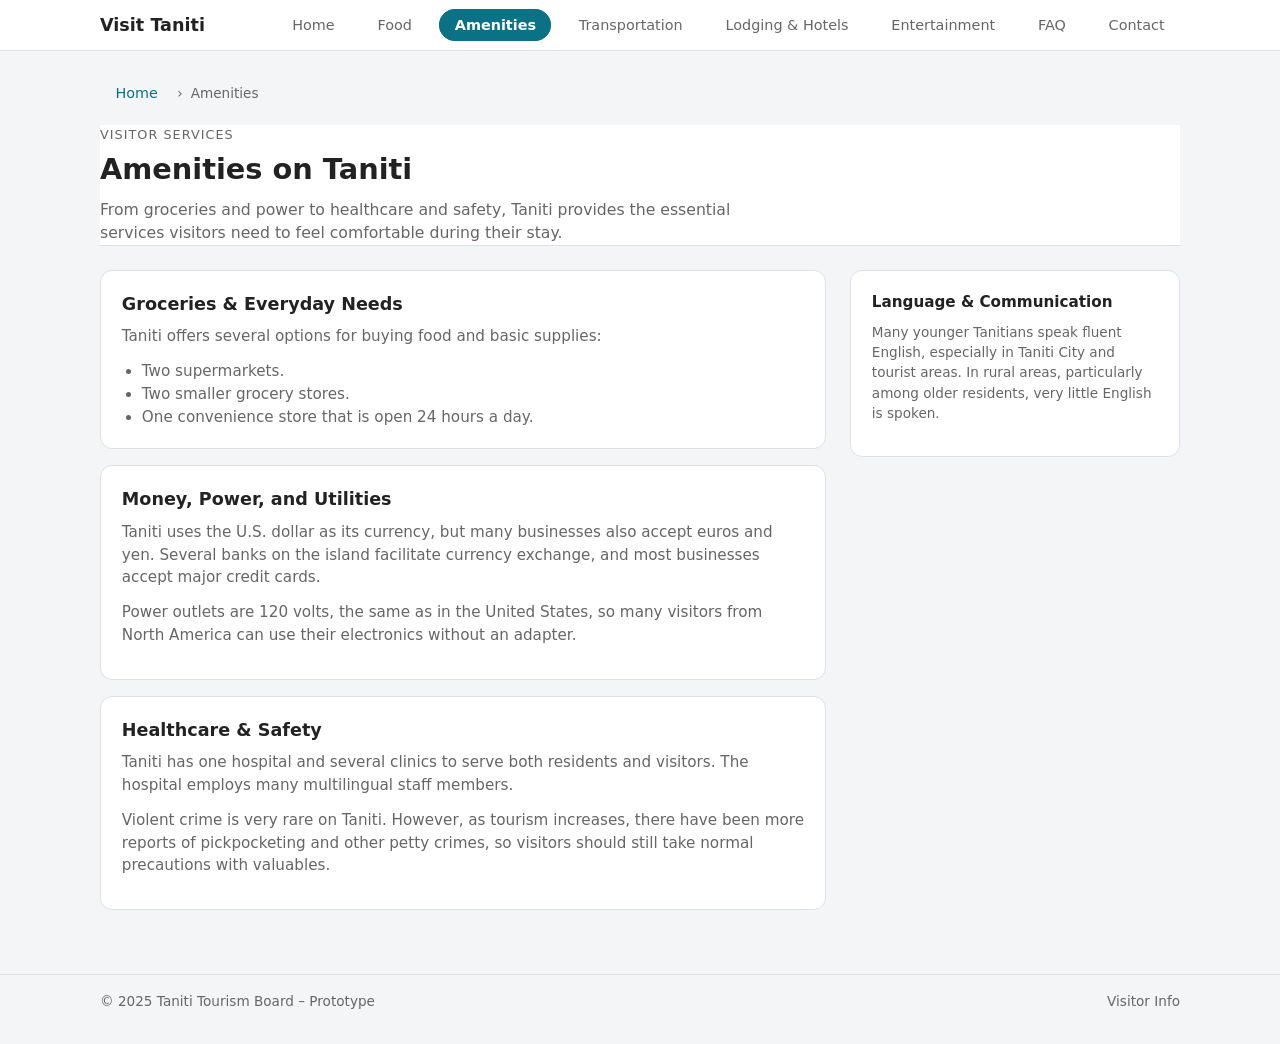
==== amenities.html @ 24893c01 "Local Taniti prototype" ====
<!DOCTYPE html>
<html lang="en">
<head>
  <meta charset="UTF-8" />
  <title>Visit Taniti – Amenities</title>
  <meta name="viewport" content="width=device-width, initial-scale=1" />
  <link rel="stylesheet" href="style/styles.css" />
</head>
<body>
  <header>
    <div class="shell">
      <div class="header-inner">
        <div class="brand">Visit Taniti</div>
        <nav aria-label="Primary">
          <ul>
            <li><a href="index.html">Home</a></li>
            <li><a href="food.html">Food</a></li>
            <li><a href="amenities.html" aria-current="page">Amenities</a></li>
            <li><a href="transportation.html">Transportation</a></li>
            <li><a href="lodging.html">Lodging &amp; Hotels</a></li>
            <li><a href="entertainment.html">Entertainment</a></li>
            <li><a href="faq.html">FAQ</a></li>
            <li><a href="contact.html">Contact</a></li>
          </ul>
        </nav>
      </div>
    </div>
  </header>

  <main>
    <div class="shell">
      <nav class="breadcrumbs" aria-label="Breadcrumb">
        <ol>
          <li><a href="index.html">Home</a></li>
          <li aria-current="page">Amenities</li>
        </ol>
      </nav>

      <header class="page-header">
        <div class="page-kicker">Visitor Services</div>
        <h1 class="page-title">Amenities on Taniti</h1>
        <p class="page-subtitle">
          From groceries and power to healthcare and safety, Taniti provides the essential
          services visitors need to feel comfortable during their stay.
        </p>
      </header>

      <section class="layout">
        <div>
          <article class="card">
            <h2>Groceries &amp; Everyday Needs</h2>
            <p>Taniti offers several options for buying food and basic supplies:</p>
            <ul>
              <li>Two supermarkets.</li>
              <li>Two smaller grocery stores.</li>
              <li>One convenience store that is open 24 hours a day.</li>
            </ul>
          </article>

          <article class="card">
            <h2>Money, Power, and Utilities</h2>
            <p>
              Taniti uses the U.S. dollar as its currency, but many businesses also accept
              euros and yen. Several banks on the island facilitate currency exchange, and
              most businesses accept major credit cards.
            </p>
            <p>
              Power outlets are 120 volts, the same as in the United States, so many visitors
              from North America can use their electronics without an adapter.
            </p>
          </article>

          <article class="card">
            <h2>Healthcare &amp; Safety</h2>
            <p>
              Taniti has one hospital and several clinics to serve both residents and visitors.
              The hospital employs many multilingual staff members.
            </p>
            <p>
              Violent crime is very rare on Taniti. However, as tourism increases, there have
              been more reports of pickpocketing and other petty crimes, so visitors should
              still take normal precautions with valuables.
            </p>
          </article>
        </div>

        <aside class="side-panel" aria-label="Amenity tips">
          <div class="card">
            <h3>Language &amp; Communication</h3>
            <p>
              Many younger Tanitians speak fluent English, especially in Taniti City and
              tourist areas. In rural areas, particularly among older residents, very little
              English is spoken.
            </p>
          </div>
        </aside>
      </section>
    </div>
  </main>

  <footer>
    <div class="shell">
      <div class="footer-inner">
        <span>&copy; 2025 Taniti Tourism Board – Prototype</span>
        <ul>
          <li><a href="faq.html">Visitor Info</a></li>
        </ul>
      </div>
    </div>
  </footer>
</body>
</html>
---- style/styles.css ----
:root {
  --bg: #f4f5f7;
  --surface: #ffffff;
  --accent: #0b7285;
  --accent-soft: #e3fafc;
  --text: #222222;
  --muted: #666666;
  --border: #dde1e6;
}

/* Reset-ish */
* {
  box-sizing: border-box;
  margin: 0;
  padding: 0;
}

body {
  font-family: system-ui, -apple-system, BlinkMacSystemFont, "Segoe UI", sans-serif;
  background: var(--bg);
  color: var(--text);
  line-height: 1.5;
}

a {
  color: inherit;
  text-decoration: none;
}

a:focus-visible,
button:focus-visible,
input:focus-visible,
select:focus-visible,
textarea:focus-visible {
  outline: 2px solid var(--accent);
  outline-offset: 2px;
}

/* Layout shell */
.shell {
  max-width: 1120px;
  margin: 0 auto;
  padding: 0 1.25rem;
}

/* Header & Navigation */
header {
  background: #ffffff;
  border-bottom: 1px solid var(--border);
  position: sticky;
  top: 0;
  z-index: 100;
}

.header-inner {
  display: flex;
  align-items: center;
  justify-content: space-between;
  padding: 0.75rem 0;
  gap: 1.5rem;
}

.brand {
  font-weight: 700;
  font-size: 1.1rem;
}

nav ul {
  list-style: none;
  display: flex;
  flex-wrap: wrap;
  gap: 0.75rem;
}

nav a {
  padding: 0.45rem 0.9rem;
  border-radius: 999px;
  font-size: 0.9rem;
  color: var(--muted);
  border: 1px solid transparent;
  transition: background 0.15s ease, color 0.15s ease, border-color 0.15s ease;
}

nav a:hover {
  background: var(--accent-soft);
  color: var(--accent);
}

nav a[aria-current="page"] {
  background: var(--accent);
  color: #ffffff;
  border-color: var(--accent);
  font-weight: 600;
}

/* Main */
main {
  padding: 1.75rem 0 2.5rem;
}

/* Breadcrumbs */
.breadcrumbs {
  font-size: 0.85rem;
  margin: 0.25rem 0 1.25rem;
  color: var(--muted);
}

.breadcrumbs ol {
  list-style: none;
  display: flex;
  flex-wrap: wrap;
  gap: 0.25rem;
}

.breadcrumbs a {
  color: var(--accent);
  text-decoration: none;
}

.breadcrumbs a:hover {
  text-decoration: underline;
}

.breadcrumbs ol li::after {
  content: "›";
  margin-left: 0.25rem;
  margin-right: 0.25rem;
  color: var(--muted);
}

.breadcrumbs ol li:last-child::after {
  content: "";
}

/* Page header */
.page-header {
  margin-bottom: 1.5rem;
}

.page-kicker {
  font-size: 0.8rem;
  text-transform: uppercase;
  letter-spacing: 0.08em;
  color: var(--muted);
  margin-bottom: 0.25rem;
}

.page-title {
  font-size: 1.8rem;
  margin-bottom: 0.4rem;
}

.page-subtitle {
  max-width: 640px;
  font-size: 0.98rem;
  color: var(--muted);
}

/* Two-column layout */
.layout {
  display: grid;
  grid-template-columns: minmax(0, 2.2fr) minmax(0, 1fr);
  gap: 1.5rem;
  align-items: flex-start;
}

/* Cards */
.card {
  background: var(--surface);
  border-radius: 12px;
  border: 1px solid var(--border);
  padding: 1.25rem 1.3rem;
  margin-bottom: 1rem;
}

.card h2 {
  font-size: 1.1rem;
  margin-bottom: 0.5rem;
}

.card p {
  font-size: 0.95rem;
  color: var(--muted);
  margin-bottom: 0.75rem;
}

.card ul {
  padding-left: 1.25rem;
  font-size: 0.95rem;
  color: var(--muted);
}

/* Side panel */
.side-panel {
  position: sticky;
  top: 4.25rem;
}

.side-panel h3 {
  font-size: 0.95rem;
  margin-bottom: 0.5rem;
}

.side-panel p {
  font-size: 0.85rem;
  color: var(--muted);
  margin-bottom: 0.75rem;
}

/* Hero (home page) */
.hero {
  background: var(--surface);
  padding: 2.25rem 1.5rem;
  border-radius: 14px;
  border: 1px solid var(--border);
  text-align: center;
  margin-bottom: 2rem;
}

.hero h1 {
  font-size: 2.1rem;
  color: var(--accent);
  margin-bottom: 0.75rem;
}

.hero p {
  max-width: 640px;
  margin: 0.5rem auto;
  color: var(--muted);
}

/* Home grid navigation */
.section-title {
  font-size: 1.2rem;
  margin-bottom: 0.75rem;
}

.grid {
  display: grid;
  grid-template-columns: repeat(auto-fit, minmax(220px, 1fr));
  gap: 1.25rem;
  margin-top: 1rem;
}

.card-nav {
  background: var(--surface);
  padding: 1.25rem;
  border-radius: 12px;
  border: 1px solid var(--border);
  text-align: center;
  font-weight: 600;
  display: block;
  transition: 0.15s ease;
}

.card-nav:hover {
  background: var(--accent-soft);
  border-color: var(--accent);
  color: var(--accent);
}
/* Plan Your Trip Page */
.planning-grid {
  display: grid;
  grid-template-columns: repeat(auto-fit, minmax(260px, 1fr));
  gap: 1.5rem;
  margin-top: 1.25rem;
}

.planning-card {
  background: var(--surface);
  border: 1px solid var(--border);
  border-radius: 12px;
  padding: 1.5rem;
  transition: background 0.15s ease,
              border-color 0.15s ease,
              transform 0.15s ease;
}

.planning-card:hover {
  background: var(--accent-soft);
  border-color: var(--accent);
  transform: translateY(-2px);
}

.planning-card h2 {
  font-size: 1.1rem;
  margin-bottom: 0.5rem;
}

.planning-card p {
  color: var(--muted);
  font-size: 0.95rem;
  margin-bottom: 1rem;
}

.planning-card a {
  display: inline-block;
  color: var(--accent);
  font-weight: 600;
}

.planning-card a:hover {
  text-decoration: underline;
}

.quick-checklist {
  background: var(--surface);
  border: 1px solid var(--border);
  border-radius: 12px;
  padding: 1.5rem;
  margin-top: 2rem;
}

.quick-checklist h2 {
  margin-bottom: 0.75rem;
}

.quick-checklist ul {
  padding-left: 1.25rem;
  color: var(--muted);
}

/* FAQ items */
.faq-item + .faq-item {
  margin-top: 0.75rem;
}

.faq-question {
  font-weight: 600;
  margin-bottom: 0.1rem;
}

/* Forms (Contact page) */
form label {
  font-size: 0.9rem;
  font-weight: 500;
}

form input[type="text"],
form input[type="email"],
form select,
form textarea {
  width: 100%;
  padding: 0.4rem;
  margin-top: 0.2rem;
  border-radius: 6px;
  border: 1px solid var(--border);
  font: inherit;
}

form textarea {
  resize: vertical;
}

.form-field {
  margin-top: 0.75rem;
}

.button-primary {
  padding: 0.5rem 1.1rem;
  border-radius: 999px;
  border: 1px solid var(--accent);
  background: var(--accent);
  color: #fff;
  cursor: pointer;
  font: inherit;
  margin-top: 1rem;
}

.button-primary:hover {
  background: #0a6373;
}

/* Footer */
footer {
  border-top: 1px solid var(--border);
  padding: 1rem 0 2rem;
  font-size: 0.85rem;
  color: var(--muted);
  margin-top: 0.5rem;
}

.footer-inner {
  display: flex;
  justify-content: space-between;
  gap: 1rem;
  flex-wrap: wrap;
  align-items: center;
}

footer ul {
  list-style: none;
  display: flex;
  gap: 0.75rem;
  flex-wrap: wrap;
}

/* Responsive */
@media (max-width: 900px) {
  .header-inner {
    flex-direction: column;
    align-items: flex-start;
  }

  .layout {
    grid-template-columns: minmax(0, 1fr);
  }

  .side-panel {
    position: static;
  }
}

@media (max-width: 600px) {
  .page-title {
    font-size: 1.5rem;
  }

  .hero h1 {
    font-size: 1.8rem;
  }
}
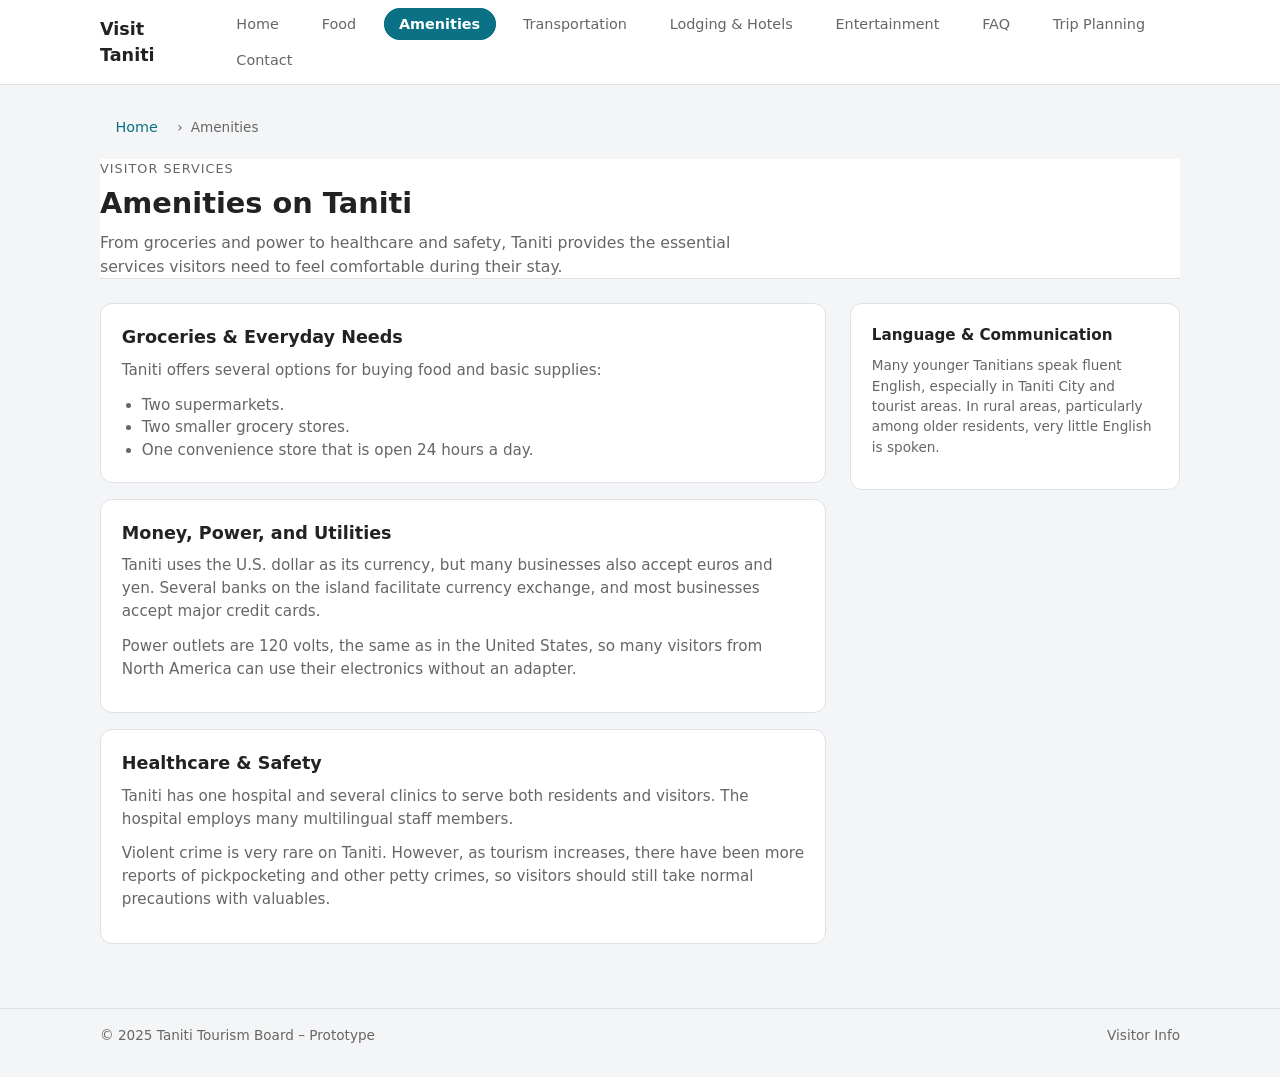
==== commit 6f4e5631: "Local Taniti prototype" ====
--- a/amenities.html
+++ b/amenities.html
@@ -4,6 +4,7 @@
   <meta charset="UTF-8" />
   <title>Visit Taniti – Amenities</title>
   <meta name="viewport" content="width=device-width, initial-scale=1" />
+  <script src="js/booking.js"></script>
   <link rel="stylesheet" href="style/styles.css" />
 </head>
 <body>
@@ -20,6 +21,7 @@
             <li><a href="lodging.html">Lodging &amp; Hotels</a></li>
             <li><a href="entertainment.html">Entertainment</a></li>
             <li><a href="faq.html">FAQ</a></li>
+            <li><a href="planyourtrip.html">Trip Planning</a></li>
             <li><a href="contact.html">Contact</a></li>
           </ul>
         </nav>
--- a/style/styles.css
+++ b/style/styles.css
@@ -261,7 +261,7 @@
 /* Plan Your Trip Page */
 .planning-grid {
   display: grid;
-  grid-template-columns: repeat(auto-fit, minmax(260px, 1fr));
+  grid-template-columns: repeat(2, 1fr);
   gap: 1.5rem;
   margin-top: 1.25rem;
 }
@@ -328,6 +328,51 @@
 .faq-question {
   font-weight: 600;
   margin-bottom: 0.1rem;
+}
+
+/* Trip Planning Button */
+.trip-button {
+  display: inline-flex;
+  align-items: center;
+  justify-content: center;
+
+  padding: 0.75rem 1.4rem;
+
+  background: var(--accent);
+  color: #ffffff;
+
+  border: 1px solid var(--accent);
+  border-radius: 999px;
+
+  font-size: 0.95rem;
+  font-weight: 600;
+
+  cursor: pointer;
+
+  transition:
+    background 0.15s ease,
+    border-color 0.15s ease,
+    transform 0.15s ease,
+    box-shadow 0.15s ease;
+}
+
+.trip-button:hover {
+  background: #0a6373;
+  border-color: #0a6373;
+
+  transform: translateY(-2px);
+
+  box-shadow: 0 6px 14px rgba(0,0,0,0.08);
+}
+
+.trip-button:active {
+  transform: translateY(0);
+  box-shadow: none;
+}
+
+.trip-button:focus-visible {
+  outline: 2px solid var(--accent);
+  outline-offset: 3px;
 }
 
 /* Forms (Contact page) */
